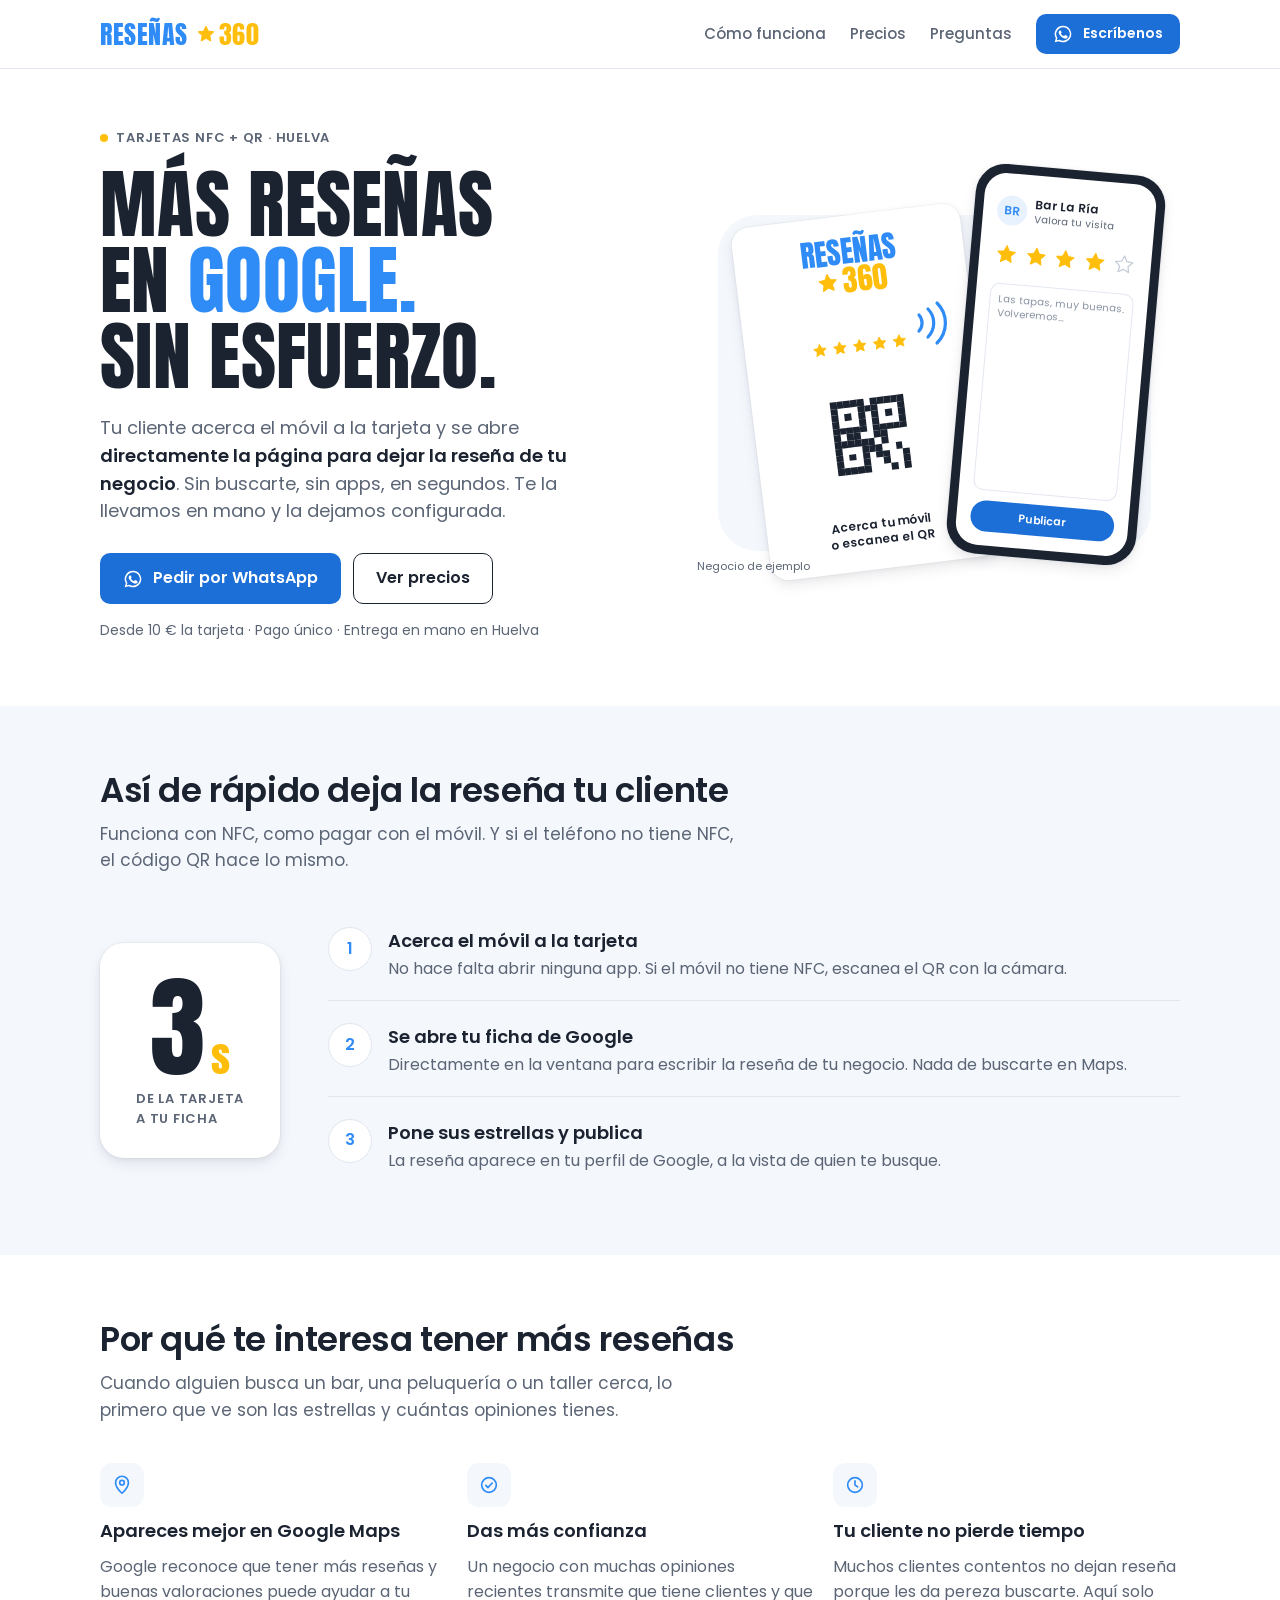
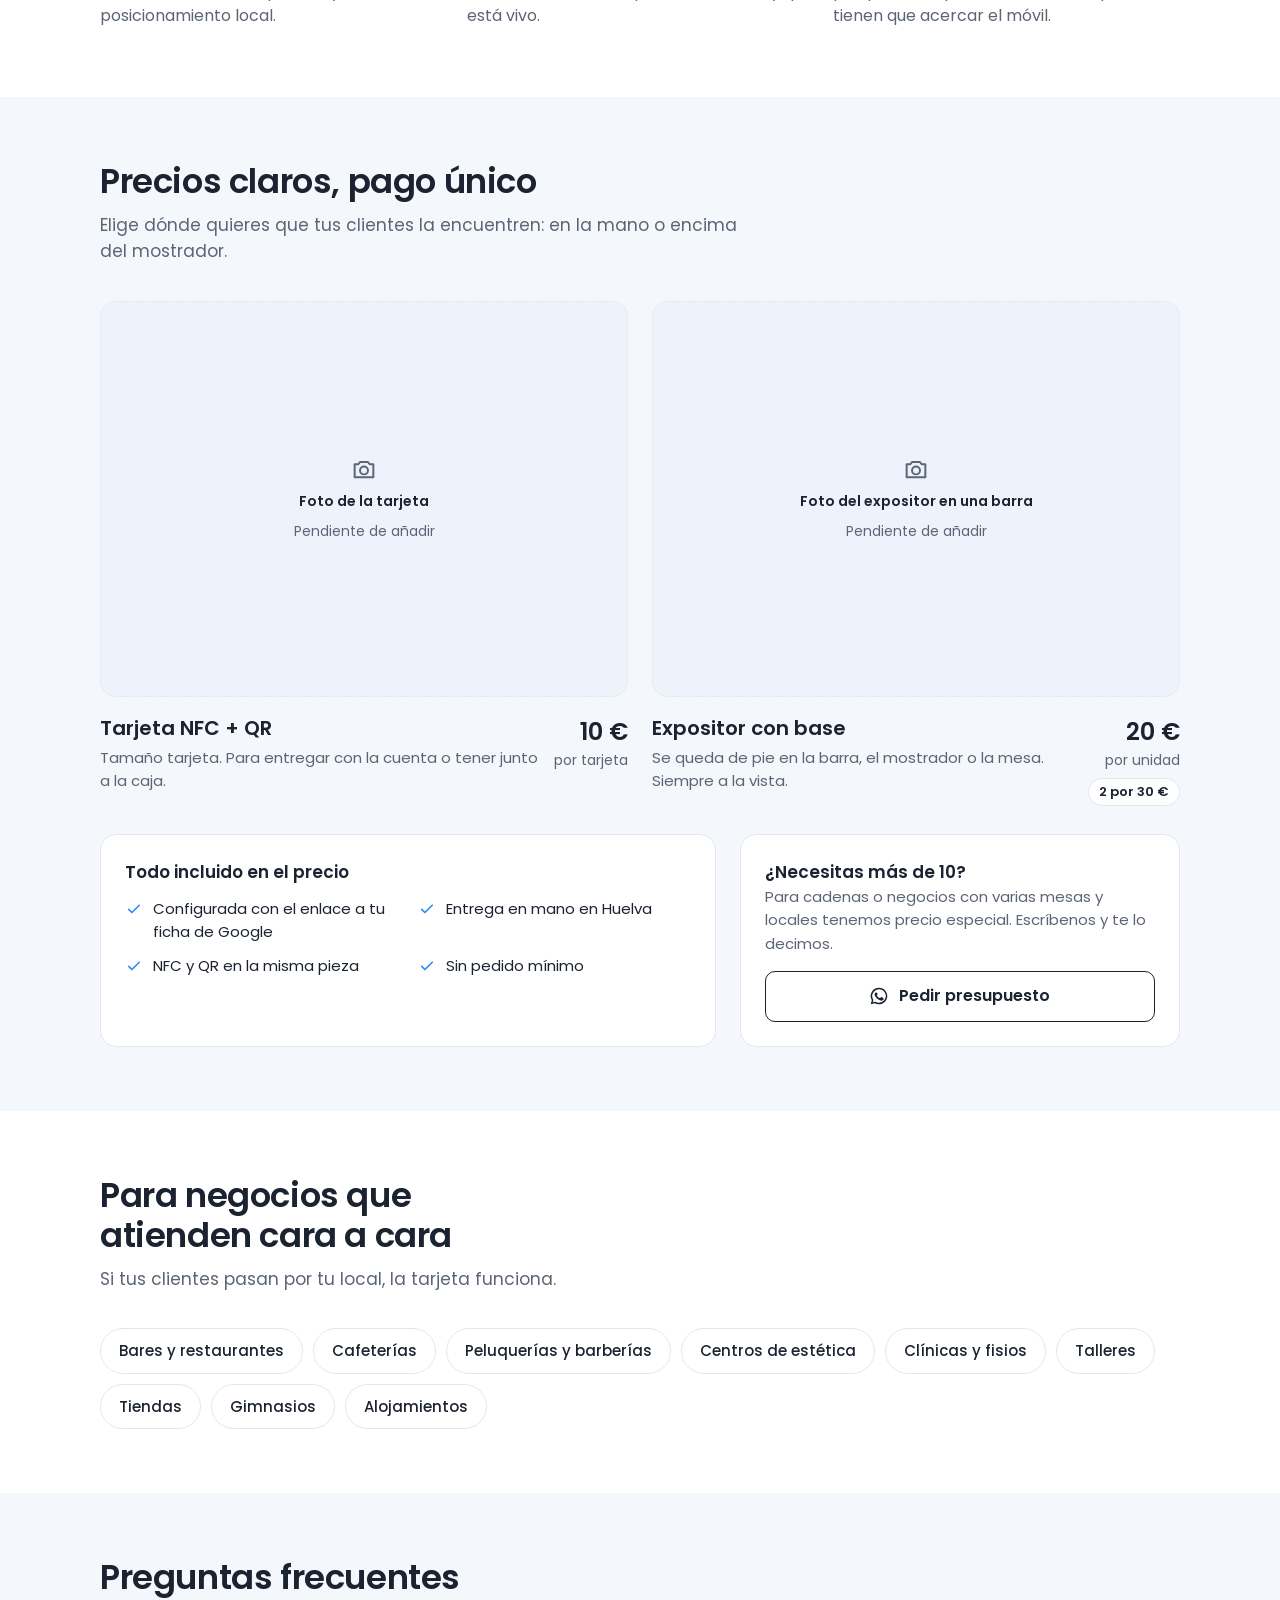
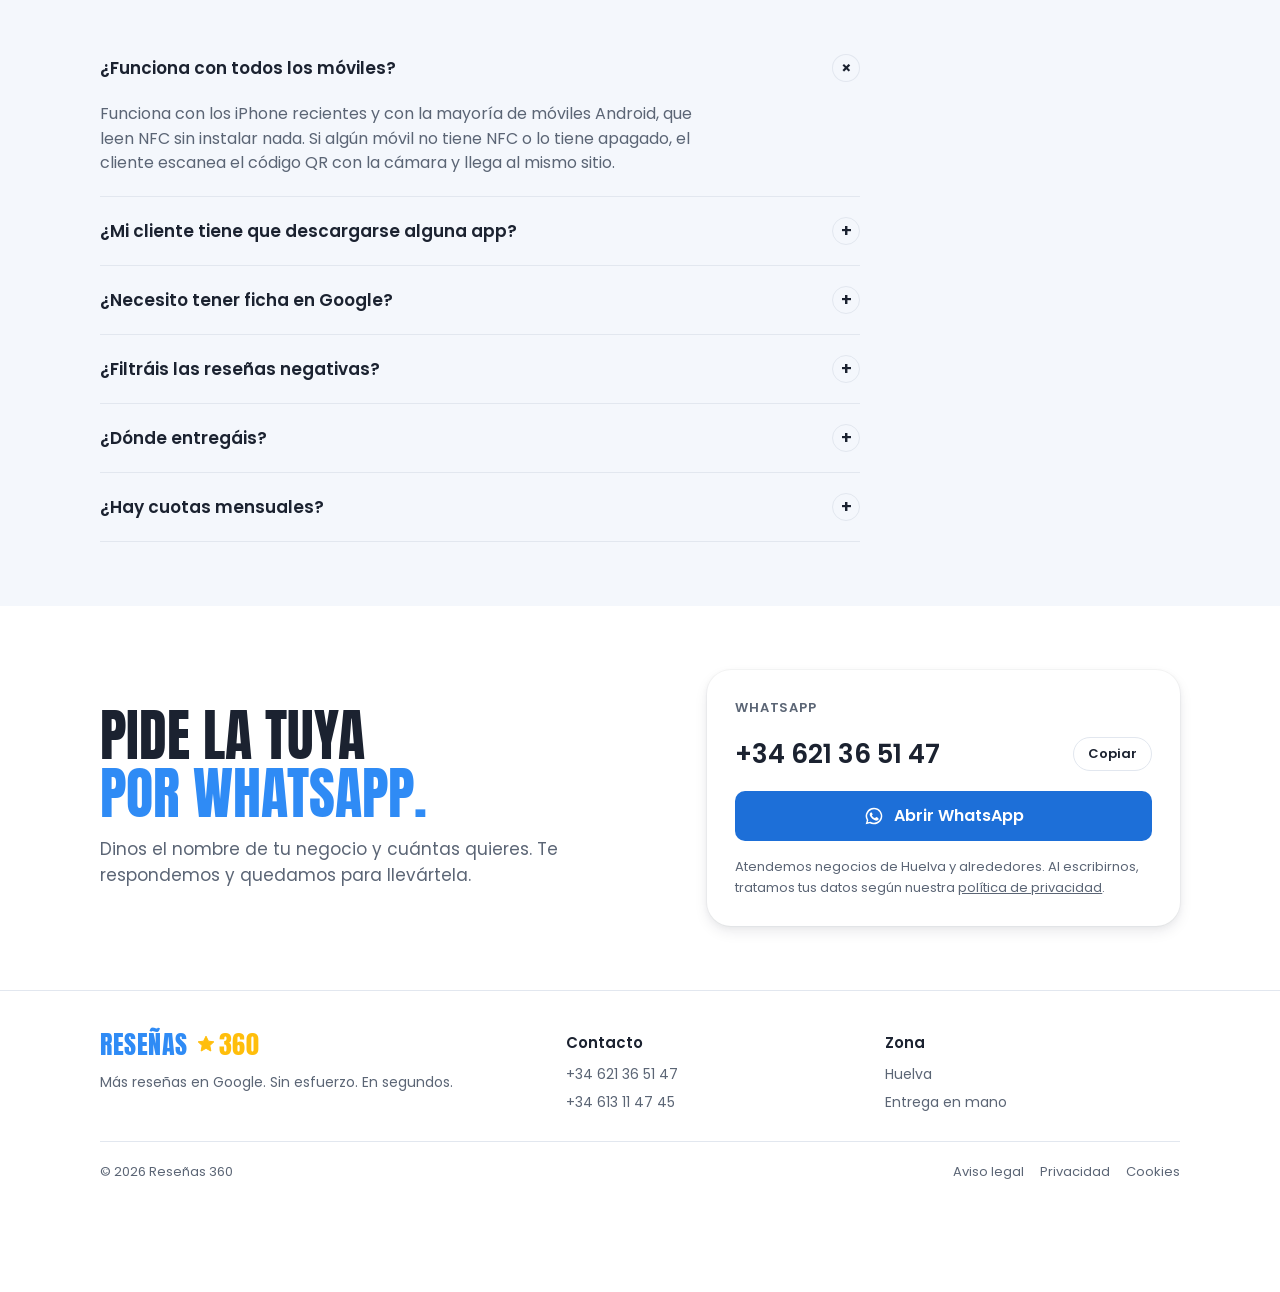
==== index.html @ 7ff7e4e0 "Primera versión de la web de Reseñas 360 One-page para captar contactos por WhatsApp, páginas de avi" ====
<!doctype html>
<html lang="es">
<head>
<meta charset="utf-8">
<meta name="viewport" content="width=device-width, initial-scale=1, viewport-fit=cover">
<title>Reseñas 360 · Tarjetas NFC para reseñas de Google en Huelva</title>
<meta name="description" content="Tarjetas y expositores NFC + QR para que tus clientes dejen su reseña en Google en segundos. Para negocios de Huelva, entregados en mano y configurados. Desde 10 €.">
<link rel="canonical" href="https://resenas360.com/">
<meta name="theme-color" content="#2f8bf5">
<meta property="og:type" content="website">
<meta property="og:locale" content="es_ES">
<meta property="og:site_name" content="Reseñas 360">
<meta property="og:title" content="Reseñas 360 · Más reseñas en Google. Sin esfuerzo.">
<meta property="og:description" content="Tarjetas y expositores NFC + QR para negocios de Huelva. Entrega en mano y configuración incluidas. Desde 10 €.">
<meta property="og:url" content="https://resenas360.com/">
<link rel="icon" href="favicon.svg" type="image/svg+xml">
<link rel="preload" href="assets/fonts/anton-latin-400-normal.woff2" as="font" type="font/woff2" crossorigin>
<link rel="preload" href="assets/fonts/poppins-latin-400-normal.woff2" as="font" type="font/woff2" crossorigin>
<link rel="stylesheet" href="assets/css/styles.css">
<script type="application/ld+json">
{
  "@context": "https://schema.org",
  "@type": "LocalBusiness",
  "name": "Reseñas 360",
  "description": "Tarjetas y expositores NFC + QR para conseguir más reseñas en Google.",
  "url": "https://resenas360.com/",
  "telephone": "+34621365147",
  "areaServed": { "@type": "City", "name": "Huelva" },
  "priceRange": "10 € - 30 €",
  "makesOffer": [
    { "@type": "Offer", "name": "Tarjeta NFC + QR", "price": "10", "priceCurrency": "EUR" },
    { "@type": "Offer", "name": "Expositor NFC + QR con base", "price": "20", "priceCurrency": "EUR" }
  ]
}
</script>
</head>
<body class="has-mbar">
<a class="skip" href="#contenido">Saltar al contenido</a>

<svg width="0" height="0" style="position:absolute" aria-hidden="true" focusable="false">
  <defs>
    <symbol id="star" viewBox="0 0 24 24"><path fill="#ffbe0b" d="M12 2.6l2.9 6 6.5.8-4.8 4.5 1.2 6.5L12 17.2l-5.8 3.2 1.2-6.5L2.6 9.4l6.5-.8z" stroke="#ffbe0b" stroke-width="1.2" stroke-linejoin="round"/></symbol>
    <symbol id="star-off" viewBox="0 0 24 24"><path fill="none" d="M12 2.6l2.9 6 6.5.8-4.8 4.5 1.2 6.5L12 17.2l-5.8 3.2 1.2-6.5L2.6 9.4l6.5-.8z" stroke="#c5ccd8" stroke-width="1.4" stroke-linejoin="round"/></symbol>
    <symbol id="wa" viewBox="0 0 24 24"><path fill="currentColor" d="M12 2a10 10 0 0 0-8.6 15.1L2 22l5-1.3A10 10 0 1 0 12 2zm0 18.2a8.2 8.2 0 0 1-4.2-1.2l-.3-.2-3 .8.8-2.9-.2-.3A8.2 8.2 0 1 1 12 20.2zm4.5-6.1c-.2-.1-1.5-.7-1.7-.8s-.4-.1-.6.1-.6.8-.8 1-.3.2-.5.1a6.7 6.7 0 0 1-3.3-2.9c-.2-.4.2-.4.7-1.3.1-.2 0-.3 0-.4l-.8-1.8c-.2-.5-.4-.4-.6-.4h-.5a1 1 0 0 0-.7.3 3 3 0 0 0-.9 2.2 5.2 5.2 0 0 0 1.1 2.7 11.8 11.8 0 0 0 4.5 4c1.7.7 2.3.8 3.2.6a2.7 2.7 0 0 0 1.8-1.2 2.2 2.2 0 0 0 .1-1.2c0-.1-.2-.2-.4-.3z"/></symbol>
    <symbol id="check" viewBox="0 0 24 24"><path fill="none" stroke="currentColor" stroke-width="2.2" stroke-linecap="round" stroke-linejoin="round" d="M5 12.5l4.2 4.2L19 7"/></symbol>
    <symbol id="cam" viewBox="0 0 24 24"><g fill="none" stroke="currentColor" stroke-width="1.7" stroke-linejoin="round"><path d="M4 8h3l1.6-2h6.8L17 8h3v11H4z"/><circle cx="12" cy="13.2" r="3.4"/></g></symbol>
  </defs>
</svg>

<header class="nav">
  <div class="wrap">
    <a class="logo" href="./" aria-label="Reseñas 360, inicio">
      <span class="w">RESEÑAS</span>
      <span class="n"><svg aria-hidden="true"><use href="#star"/></svg>360</span>
    </a>
    <nav class="nav-links" aria-label="Secciones">
      <a class="t" href="#como-funciona">Cómo funciona</a>
      <a class="t" href="#precios">Precios</a>
      <a class="t" href="#preguntas">Preguntas</a>
      <a class="btn btn-primary btn-sm wa-link" href="https://wa.me/34621365147" target="_blank" rel="noopener"><svg aria-hidden="true"><use href="#wa"/></svg>Escríbenos</a>
    </nav>
  </div>
</header>

<main id="contenido">
  <section class="hero">
    <div class="wrap">
      <div>
        <span class="eyebrow"><span class="dot"></span>Tarjetas NFC + QR · Huelva</span>
        <h1>Más reseñas<br>en <span class="b">Google.</span><br>Sin esfuerzo.</h1>
        <p class="lead">Tu cliente acerca el móvil a la tarjeta y se abre <strong>directamente la página para dejar la reseña de tu negocio</strong>. Sin buscarte, sin apps, en segundos. Te la llevamos en mano y la dejamos configurada.</p>
        <div class="ctas">
          <a class="btn btn-primary wa-link" href="https://wa.me/34621365147" target="_blank" rel="noopener"><svg aria-hidden="true"><use href="#wa"/></svg>Pedir por WhatsApp</a>
          <a class="btn btn-secondary" href="#precios">Ver precios</a>
        </div>
        <p class="note">Desde 10 € la tarjeta · Pago único · Entrega en mano en Huelva</p>
      </div>

      <div class="stage" role="img" aria-label="Ilustración: tarjeta Reseñas 360 y un móvil con la pantalla para dejar una reseña">
        <div class="glow"></div>
        <div class="card">
          <div class="cl">RESEÑAS<span class="n"><svg><use href="#star"/></svg>360</span></div>
          <div class="stars"><svg><use href="#star"/></svg><svg><use href="#star"/></svg><svg><use href="#star"/></svg><svg><use href="#star"/></svg><svg><use href="#star"/></svg></div>
          <div class="qr" id="qr"></div>
          <div class="tap">Acerca tu móvil<br>o escanea el QR</div>
        </div>
        <svg class="waves" viewBox="0 0 56 56"><g fill="none" stroke="currentColor" stroke-width="3.2" stroke-linecap="round"><path d="M14 20a12 12 0 0 1 0 16"/><path d="M23 14a20 20 0 0 1 0 28"/><path d="M32 8a28 28 0 0 1 0 40"/></g></svg>
        <div class="phone">
          <div class="screen">
            <div class="biz"><div class="av">BR</div><div><div class="bn">Bar La Ría</div><div class="bs">Valora tu visita</div></div></div>
            <div class="rate"><svg><use href="#star"/></svg><svg><use href="#star"/></svg><svg><use href="#star"/></svg><svg><use href="#star"/></svg><svg><use href="#star-off"/></svg></div>
            <div class="field">Las tapas, muy buenas. Volveremos…</div>
            <div class="pub">Publicar</div>
          </div>
        </div>
        <span class="ex">Negocio de ejemplo</span>
      </div>
    </div>
  </section>

  <section class="band" id="como-funciona">
    <div class="wrap">
      <div class="sh">
        <h2>Así de rápido deja la reseña tu cliente</h2>
        <p>Funciona con NFC, como pagar con el móvil. Y si el teléfono no tiene NFC, el código QR hace lo mismo.</p>
      </div>
      <div class="how">
        <div class="secs"><div class="big">3<small>s</small></div><div class="lbl">de la tarjeta<br>a tu ficha</div></div>
        <ol class="steps">
          <li><span class="num">1</span><div><h3>Acerca el móvil a la tarjeta</h3><p>No hace falta abrir ninguna app. Si el móvil no tiene NFC, escanea el QR con la cámara.</p></div></li>
          <li><span class="num">2</span><div><h3>Se abre tu ficha de Google</h3><p>Directamente en la ventana para escribir la reseña de tu negocio. Nada de buscarte en Maps.</p></div></li>
          <li><span class="num">3</span><div><h3>Pone sus estrellas y publica</h3><p>La reseña aparece en tu perfil de Google, a la vista de quien te busque.</p></div></li>
        </ol>
      </div>
    </div>
  </section>

  <section>
    <div class="wrap">
      <div class="sh">
        <h2>Por qué te interesa tener más reseñas</h2>
        <p>Cuando alguien busca un bar, una peluquería o un taller cerca, lo primero que ve son las estrellas y cuántas opiniones tienes.</p>
      </div>
      <div class="why">
        <article>
          <div class="ic"><svg viewBox="0 0 24 24" aria-hidden="true"><g fill="none" stroke="currentColor" stroke-width="1.8" stroke-linecap="round" stroke-linejoin="round"><path d="M12 21s-7-6.2-7-11.5A7 7 0 0 1 19 9.5C19 14.8 12 21 12 21z"/><circle cx="12" cy="9.5" r="2.5"/></g></svg></div>
          <h3>Apareces mejor en Google Maps</h3>
          <p>Google reconoce que tener más reseñas y buenas valoraciones puede ayudar a tu posicionamiento local.</p>
        </article>
        <article>
          <div class="ic"><svg viewBox="0 0 24 24" aria-hidden="true"><g fill="none" stroke="currentColor" stroke-width="1.8" stroke-linecap="round" stroke-linejoin="round"><path d="M4 12a8 8 0 1 0 16 0 8 8 0 0 0-16 0z"/><path d="M8.5 12.5l2.3 2.3 4.7-5"/></g></svg></div>
          <h3>Das más confianza</h3>
          <p>Un negocio con muchas opiniones recientes transmite que tiene clientes y que está vivo.</p>
        </article>
        <article>
          <div class="ic"><svg viewBox="0 0 24 24" aria-hidden="true"><g fill="none" stroke="currentColor" stroke-width="1.8" stroke-linecap="round" stroke-linejoin="round"><circle cx="12" cy="12" r="8"/><path d="M12 7.5V12l3 2"/></g></svg></div>
          <h3>Tu cliente no pierde tiempo</h3>
          <p>Muchos clientes contentos no dejan reseña porque les da pereza buscarte. Aquí solo tienen que acercar el móvil.</p>
        </article>
      </div>
    </div>
  </section>

  <section class="band" id="precios">
    <div class="wrap">
      <div class="sh">
        <h2>Precios claros, pago único</h2>
        <p>Elige dónde quieres que tus clientes la encuentren: en la mano o encima del mostrador.</p>
      </div>
      <div class="products">
        <article class="product">
          <div class="photo"><svg aria-hidden="true"><use href="#cam"/></svg><b>Foto de la tarjeta</b>Pendiente de añadir</div>
          <div class="pmeta">
            <div><h3>Tarjeta NFC + QR</h3><p>Tamaño tarjeta. Para entregar con la cuenta o tener junto a la caja.</p></div>
            <div class="price"><div class="v">10 €</div><div class="u">por tarjeta</div></div>
          </div>
        </article>
        <article class="product">
          <div class="photo"><svg aria-hidden="true"><use href="#cam"/></svg><b>Foto del expositor en una barra</b>Pendiente de añadir</div>
          <div class="pmeta">
            <div><h3>Expositor con base</h3><p>Se queda de pie en la barra, el mostrador o la mesa. Siempre a la vista.</p></div>
            <div class="price"><div class="v">20 €</div><div class="u">por unidad</div><span class="alt">2 por 30 €</span></div>
          </div>
        </article>
      </div>
      <div class="included">
        <div class="inc">
          <h3>Todo incluido en el precio</h3>
          <ul>
            <li><svg aria-hidden="true"><use href="#check"/></svg>Configurada con el enlace a tu ficha de Google</li>
            <li><svg aria-hidden="true"><use href="#check"/></svg>Entrega en mano en Huelva</li>
            <li><svg aria-hidden="true"><use href="#check"/></svg>NFC y QR en la misma pieza</li>
            <li><svg aria-hidden="true"><use href="#check"/></svg>Sin pedido mínimo</li>
          </ul>
        </div>
        <div class="bulk">
          <div><h3>¿Necesitas más de 10?</h3><p>Para cadenas o negocios con varias mesas y locales tenemos precio especial. Escríbenos y te lo decimos.</p></div>
          <a class="btn btn-secondary wa-link" data-msg="Hola, quiero pedir más de 10 tarjetas de Reseñas 360. ¿Qué precio tendría?" href="https://wa.me/34621365147" target="_blank" rel="noopener"><svg aria-hidden="true"><use href="#wa"/></svg>Pedir presupuesto</a>
        </div>
      </div>
    </div>
  </section>

  <section>
    <div class="wrap">
      <div class="sh">
        <h2>Para negocios que atienden cara a cara</h2>
        <p>Si tus clientes pasan por tu local, la tarjeta funciona.</p>
      </div>
      <div class="chips">
        <span class="chip">Bares y restaurantes</span>
        <span class="chip">Cafeterías</span>
        <span class="chip">Peluquerías y barberías</span>
        <span class="chip">Centros de estética</span>
        <span class="chip">Clínicas y fisios</span>
        <span class="chip">Talleres</span>
        <span class="chip">Tiendas</span>
        <span class="chip">Gimnasios</span>
        <span class="chip">Alojamientos</span>
      </div>
    </div>
  </section>

  <section class="band" id="preguntas">
    <div class="wrap">
      <div class="sh"><h2>Preguntas frecuentes</h2></div>
      <div class="faq">
        <details open>
          <summary>¿Funciona con todos los móviles?<span class="pl" aria-hidden="true">+</span></summary>
          <p class="a">Funciona con los iPhone recientes y con la mayoría de móviles Android, que leen NFC sin instalar nada. Si algún móvil no tiene NFC o lo tiene apagado, el cliente escanea el código QR con la cámara y llega al mismo sitio.</p>
        </details>
        <details>
          <summary>¿Mi cliente tiene que descargarse alguna app?<span class="pl" aria-hidden="true">+</span></summary>
          <p class="a">No. Acerca el móvil y se abre la página de Google para escribir la reseña. Solo necesita su cuenta de Google, la misma que usa en el móvil.</p>
        </details>
        <details>
          <summary>¿Necesito tener ficha en Google?<span class="pl" aria-hidden="true">+</span></summary>
          <p class="a">Sí, la tarjeta lleva a tu Perfil de Empresa de Google. Si no lo tienes o no sabes dónde está, cuéntanoslo por WhatsApp antes de pedir.</p>
        </details>
        <details>
          <summary>¿Filtráis las reseñas negativas?<span class="pl" aria-hidden="true">+</span></summary>
          <p class="a">No. La tarjeta lleva a todos tus clientes directamente a Google, como exigen sus normas. Filtrar opiniones o premiar a quien deja reseña va contra las políticas de Google y puede hacer que te borren reseñas.</p>
        </details>
        <details>
          <summary>¿Dónde entregáis?<span class="pl" aria-hidden="true">+</span></summary>
          <p class="a">En Huelva, en persona. Te la llevamos a tu negocio ya configurada y comprobamos contigo que funciona.</p>
        </details>
        <details>
          <summary>¿Hay cuotas mensuales?<span class="pl" aria-hidden="true">+</span></summary>
          <p class="a">No. Pagas la tarjeta o el expositor una vez y es tuyo.</p>
        </details>
      </div>
    </div>
  </section>

  <section id="contacto">
    <div class="wrap contact">
      <div>
        <h2>Pide la tuya<br><span class="b">por WhatsApp.</span></h2>
        <p>Dinos el nombre de tu negocio y cuántas quieres. Te respondemos y quedamos para llevártela.</p>
      </div>
      <div class="cbox">
        <span class="lb">WhatsApp</span>
        <div class="num"><span id="num">+34 621 36 51 47</span><button class="copy" type="button" id="copyBtn">Copiar</button></div>
        <a class="btn btn-primary wa-link" href="https://wa.me/34621365147" target="_blank" rel="noopener"><svg aria-hidden="true"><use href="#wa"/></svg>Abrir WhatsApp</a>
        <small>Atendemos negocios de Huelva y alrededores. Al escribirnos, tratamos tus datos según nuestra <a href="privacidad.html">política de privacidad</a>.</small>
      </div>
    </div>
  </section>
</main>

<footer>
  <div class="wrap">
    <div class="fgrid">
      <div>
        <a class="logo" href="./" aria-label="Reseñas 360"><span class="w">RESEÑAS</span><span class="n"><svg aria-hidden="true"><use href="#star"/></svg>360</span></a>
        <p style="margin-top:10px">Más reseñas en Google. Sin esfuerzo. En segundos.</p>
      </div>
      <div>
        <h4>Contacto</h4>
        <ul class="tab"><li>+34 621 36 51 47</li><li>+34 613 11 47 45</li></ul>
      </div>
      <div>
        <h4>Zona</h4>
        <ul><li>Huelva</li><li>Entrega en mano</li></ul>
      </div>
    </div>
    <div class="legal">
      <span>© <span class="year">2026</span> Reseñas 360</span>
      <nav class="links" aria-label="Legal"><a href="aviso-legal.html">Aviso legal</a><a href="privacidad.html">Privacidad</a><a href="cookies.html">Cookies</a></nav>
    </div>
  </div>
</footer>

<div class="mbar">
  <div class="mt"><b>Desde 10 €</b>Entrega en mano en Huelva</div>
  <a class="btn btn-primary wa-link" href="https://wa.me/34621365147" target="_blank" rel="noopener"><svg aria-hidden="true"><use href="#wa"/></svg>WhatsApp</a>
</div>

<script src="assets/js/main.js" defer></script>
</body>
</html>
---- assets/css/styles.css ----
/* Reseñas 360 — estilos compartidos
   Base: estructura tipo Airbnb (lienzo blanco, un solo acento para acciones, bordes suaves, una única sombra)
   adaptada a la marca: azul en acciones y logo, amarillo solo en estrellas y "360". */

@font-face{font-family:"Anton";font-style:normal;font-weight:400;font-display:swap;src:url("../fonts/anton-latin-400-normal.woff2") format("woff2")}
@font-face{font-family:"Poppins";font-style:normal;font-weight:400;font-display:swap;src:url("../fonts/poppins-latin-400-normal.woff2") format("woff2")}
@font-face{font-family:"Poppins";font-style:normal;font-weight:500;font-display:swap;src:url("../fonts/poppins-latin-500-normal.woff2") format("woff2")}
@font-face{font-family:"Poppins";font-style:normal;font-weight:600;font-display:swap;src:url("../fonts/poppins-latin-600-normal.woff2") format("woff2")}

:root{
  --canvas:#ffffff;
  --soft:#f4f7fc;
  --ink:#1b2230;
  --muted:#5b6575;
  --hairline:#e2e7ef;
  --blue:#2f8bf5;
  --action:#1d6fd8;
  --action-press:#175bb3;
  --on-action:#ffffff;
  --star:#ffbe0b;
  --placeholder:#eef3fb;
  --pending-bg:#fff4cc;
  --pending-fg:#6b4e00;
  --shadow:0 0 0 1px rgba(20,30,50,.03),0 2px 6px rgba(20,30,50,.05),0 6px 14px rgba(20,30,50,.08);
  --f-display:"Anton","Impact","Haettenschweiler","Arial Narrow Bold",sans-serif;
  --f-body:"Poppins",-apple-system,system-ui,"Segoe UI",Roboto,sans-serif;
  --r-sm:10px; --r-md:16px; --r-lg:24px;
  color-scheme:light;
}
@media (prefers-color-scheme:dark){:root:not([data-theme="light"]){
  --canvas:#0e131d;--soft:#151c29;--ink:#eef2f8;--muted:#a3adbd;--hairline:#273144;
  --blue:#5aa2ff;--action:#2a7ae6;--action-press:#1f66c4;--placeholder:#18202f;
  --pending-bg:#3a2f0b;--pending-fg:#ffe08a;
  --shadow:0 0 0 1px rgba(255,255,255,.04),0 2px 6px rgba(0,0,0,.3),0 6px 14px rgba(0,0,0,.35);
  color-scheme:dark}}
:root[data-theme="dark"]{
  --canvas:#0e131d;--soft:#151c29;--ink:#eef2f8;--muted:#a3adbd;--hairline:#273144;
  --blue:#5aa2ff;--action:#2a7ae6;--action-press:#1f66c4;--placeholder:#18202f;
  --pending-bg:#3a2f0b;--pending-fg:#ffe08a;
  --shadow:0 0 0 1px rgba(255,255,255,.04),0 2px 6px rgba(0,0,0,.3),0 6px 14px rgba(0,0,0,.35);
  color-scheme:dark}

*{box-sizing:border-box}
html{scroll-behavior:smooth;-webkit-text-size-adjust:100%}
body{margin:0;background:var(--canvas);color:var(--ink);font-family:var(--f-body);font-size:16px;line-height:1.55;-webkit-font-smoothing:antialiased}
img{max-width:100%}
[hidden]{display:none!important}
.wrap{max-width:1120px;margin:0 auto;padding-inline:20px}
h1,h2,h3,h4{margin:0;text-wrap:balance}
p{margin:0}
a{color:inherit}
:focus-visible{outline:3px solid var(--blue);outline-offset:3px;border-radius:6px}
.skip{position:absolute;left:-9999px;top:8px;z-index:50;background:var(--action);color:var(--on-action);padding:8px 14px;border-radius:8px}
.skip:focus{left:12px}

/* Logo */
.logo{display:inline-flex;align-items:center;gap:8px;font-family:var(--f-display);font-size:26px;letter-spacing:.5px;text-decoration:none;line-height:1}
.logo .w{color:var(--blue)}
.logo .n{display:inline-flex;align-items:center;gap:3px;color:var(--star)}
.logo svg{width:20px;height:20px}

/* Nav */
.nav{position:sticky;top:env(safe-area-inset-top,0px);z-index:20;background:var(--canvas);border-bottom:1px solid var(--hairline)}
.nav .wrap{display:flex;align-items:center;justify-content:space-between;gap:16px;height:68px}
.nav-links{display:flex;align-items:center;gap:24px}
.nav-links a.t{text-decoration:none;font-weight:500;font-size:15px;color:var(--muted)}
.nav-links a.t:hover{color:var(--ink)}

/* Botones */
.btn{display:inline-flex;align-items:center;justify-content:center;gap:10px;min-height:48px;padding:12px 22px;border-radius:var(--r-sm);font-family:var(--f-body);font-weight:600;font-size:16px;text-decoration:none;border:1px solid transparent;cursor:pointer;transition:background-color .15s}
.btn-primary{background:var(--action);color:var(--on-action)}
.btn-primary:hover{background:var(--action-press)}
.btn-secondary{background:var(--canvas);color:var(--ink);border-color:var(--ink)}
.btn-secondary:hover{background:var(--soft)}
.btn svg{width:20px;height:20px;flex:none}
.btn-sm{min-height:40px;padding:8px 16px;font-size:14px}

/* Hero */
.hero{padding-block:56px 64px}
.hero .wrap{display:grid;grid-template-columns:1.1fr 1fr;gap:48px;align-items:center}
.eyebrow{display:inline-flex;align-items:center;gap:8px;font-size:13px;font-weight:600;letter-spacing:.06em;text-transform:uppercase;color:var(--muted)}
.eyebrow .dot{width:8px;height:8px;border-radius:50%;background:var(--star)}
.hero h1{font-family:var(--f-display);font-weight:400;font-size:clamp(44px,7vw,76px);line-height:1;letter-spacing:.3px;text-transform:uppercase;margin-top:16px}
.hero h1 .b{color:var(--blue)}
.hero .lead{margin-top:20px;font-size:18px;color:var(--muted);max-width:34em}
.hero .lead strong{color:var(--ink);font-weight:600}
.hero .ctas{display:flex;flex-wrap:wrap;gap:12px;margin-top:28px}
.hero .note{margin-top:16px;font-size:14px;color:var(--muted)}

/* Ilustración del hero: tarjeta + móvil */
.stage{position:relative;min-height:400px;display:flex;align-items:center;justify-content:center}
.stage .glow{position:absolute;inset:8% 6%;background:var(--soft);border-radius:40px}
.card{position:relative;width:min(230px,52vw);aspect-ratio:55/85;background:#ffffff;border-radius:18px;box-shadow:var(--shadow);transform:rotate(-7deg) translateX(-30%);display:flex;flex-direction:column;align-items:center;justify-content:space-between;padding:22px 18px;color:#1b2230;max-width:100%}
.card .cl{font-family:var(--f-display);font-size:30px;line-height:.95;text-align:center;color:#2f8bf5}
.card .cl .n{color:#ffbe0b;display:flex;align-items:center;justify-content:center;gap:4px}
.card .cl svg{width:22px;height:22px}
.card .stars{display:flex;gap:4px}
.card .stars svg{width:16px;height:16px}
.card .tap{font-size:12px;font-weight:600;text-align:center;line-height:1.3}
.qr{width:74px;height:74px;display:grid;grid-template-columns:repeat(11,1fr);background:#fff}
.qr i{display:block}
.qr i.on{background:#1b2230}
.phone{position:absolute;right:6%;bottom:6%;width:min(190px,42vw);aspect-ratio:9/18.5;background:#1b2230;border-radius:30px;padding:9px;box-shadow:var(--shadow);transform:rotate(5deg);max-width:100%}
.screen{width:100%;height:100%;background:#ffffff;border-radius:22px;padding:22px 14px 14px;display:flex;flex-direction:column;gap:10px;color:#1b2230;overflow:hidden}
.screen .biz{display:flex;align-items:center;gap:8px}
.screen .av{width:30px;height:30px;border-radius:50%;background:#e8f1fe;display:grid;place-items:center;font-weight:600;font-size:12px;color:#2f8bf5;flex:none}
.screen .bn{font-size:12px;font-weight:600;line-height:1.2}
.screen .bs{font-size:10px;color:#5b6575}
.screen .rate{display:flex;justify-content:space-between;padding:8px 2px}
.screen .rate svg{width:22px;height:22px}
.screen .field{flex:1;border:1px solid #e2e7ef;border-radius:10px;padding:8px;font-size:10px;color:#8a93a3;line-height:1.4}
.screen .pub{background:#1d6fd8;color:#fff;border-radius:999px;text-align:center;font-size:11px;font-weight:600;padding:7px}
.waves{position:absolute;left:44%;top:28%;width:56px;height:56px;color:var(--blue)}
.ex{position:absolute;left:8px;bottom:8px;font-size:11px;color:var(--muted)}

/* Secciones */
section{padding-block:64px}
.band{background:var(--soft)}
.sh{display:flex;flex-direction:column;gap:10px;max-width:640px;margin-bottom:36px}
.sh h2{font-size:clamp(26px,3.4vw,34px);font-weight:600;letter-spacing:-.4px;line-height:1.2}
.sh p{color:var(--muted);font-size:17px}

/* Cómo funciona */
.how{display:grid;grid-template-columns:auto 1fr;gap:48px;align-items:center}
.secs{display:flex;flex-direction:column;align-items:center;gap:6px;padding:28px 36px;border-radius:var(--r-lg);background:var(--canvas);box-shadow:var(--shadow)}
.secs .big{font-family:var(--f-display);font-size:112px;line-height:1;color:var(--ink);display:flex;align-items:baseline;gap:6px}
.secs .big small{font-size:40px;color:var(--star)}
.secs .lbl{font-size:13px;font-weight:600;letter-spacing:.06em;text-transform:uppercase;color:var(--muted)}
.steps{list-style:none;margin:0;padding:0;display:grid;gap:4px}
.steps li{display:grid;grid-template-columns:44px 1fr;gap:16px;padding:18px 0;border-bottom:1px solid var(--hairline)}
.steps li:last-child{border-bottom:0}
.steps .num{width:44px;height:44px;border-radius:50%;background:var(--canvas);border:1px solid var(--hairline);display:grid;place-items:center;font-weight:600;color:var(--blue);font-variant-numeric:tabular-nums}
.steps h3{font-size:18px;font-weight:600}
.steps p{color:var(--muted);margin-top:2px}

/* Por qué */
.why{display:grid;grid-template-columns:repeat(3,minmax(0,1fr));gap:20px}
.why article{display:flex;flex-direction:column;gap:10px;padding:4px 0}
.why .ic{width:44px;height:44px;border-radius:12px;background:var(--soft);display:grid;place-items:center;color:var(--blue)}
.why .ic svg{width:22px;height:22px}
.why h3{font-size:18px;font-weight:600}
.why p{color:var(--muted)}

/* Productos */
.products{display:grid;grid-template-columns:repeat(2,minmax(0,1fr));gap:24px}
.product{display:flex;flex-direction:column;gap:16px}
.photo{aspect-ratio:4/3;border-radius:var(--r-md);background:var(--placeholder);border:1.5px dashed var(--hairline);display:flex;flex-direction:column;align-items:center;justify-content:center;gap:8px;color:var(--muted);font-size:14px;text-align:center;padding:16px;max-width:100%}
.photo svg{width:28px;height:28px}
.photo b{font-weight:600;color:var(--ink)}
.pmeta{display:flex;justify-content:space-between;align-items:flex-start;gap:16px}
.pmeta h3{font-size:20px;font-weight:600}
.pmeta p{color:var(--muted);font-size:15px;margin-top:2px}
.price{text-align:right;white-space:nowrap}
.price .v{font-size:24px;font-weight:600;font-variant-numeric:tabular-nums}
.price .u{font-size:14px;color:var(--muted)}
.price .alt{display:inline-block;margin-top:6px;font-size:13px;font-weight:600;padding:3px 10px;border-radius:999px;background:var(--canvas);border:1px solid var(--hairline)}
.included{margin-top:28px;display:grid;grid-template-columns:minmax(0,1.4fr) minmax(0,1fr);gap:24px;align-items:stretch}
.inc{padding:24px;border:1px solid var(--hairline);border-radius:var(--r-md);background:var(--canvas)}
.inc h3{font-size:17px;font-weight:600;margin-bottom:12px}
.inc ul{list-style:none;margin:0;padding:0;display:grid;grid-template-columns:repeat(2,minmax(0,1fr));gap:10px 20px}
.inc li{display:flex;gap:10px;align-items:flex-start;font-size:15px}
.inc li svg{width:18px;height:18px;flex:none;margin-top:3px;color:var(--blue)}
.bulk{padding:24px;border-radius:var(--r-md);background:var(--canvas);border:1px solid var(--hairline);display:flex;flex-direction:column;justify-content:space-between;gap:16px}
.bulk h3{font-size:17px;font-weight:600}
.bulk p{color:var(--muted);font-size:15px}

/* Para quién */
.chips{display:flex;flex-wrap:wrap;gap:10px}
.chip{display:inline-flex;align-items:center;gap:8px;padding:10px 18px;border:1px solid var(--hairline);border-radius:999px;font-weight:500;font-size:15px;background:var(--canvas)}

/* FAQ */
.faq{max-width:760px}
.faq details{border-bottom:1px solid var(--hairline)}
.faq summary{list-style:none;cursor:pointer;display:flex;justify-content:space-between;align-items:center;gap:16px;padding:20px 0;font-weight:600;font-size:17px}
.faq summary::-webkit-details-marker{display:none}
.faq summary .pl{width:28px;height:28px;border-radius:50%;border:1px solid var(--hairline);display:grid;place-items:center;flex:none;transition:transform .2s}
.faq details[open] summary .pl{transform:rotate(45deg)}
.faq .a{padding:0 0 20px;color:var(--muted);max-width:62ch}

/* Contacto */
.contact{display:grid;grid-template-columns:minmax(0,1.2fr) minmax(0,1fr);gap:40px;align-items:center}
.contact h2{font-family:var(--f-display);font-weight:400;font-size:clamp(36px,5vw,56px);line-height:1.02;text-transform:uppercase}
.contact h2 .b{color:var(--blue)}
.contact p{margin-top:14px;color:var(--muted);font-size:17px}
.cbox{padding:28px;border-radius:var(--r-lg);background:var(--canvas);box-shadow:var(--shadow);display:flex;flex-direction:column;gap:16px}
.cbox .lb{font-size:13px;font-weight:600;letter-spacing:.06em;text-transform:uppercase;color:var(--muted)}
.cbox .num{display:flex;align-items:center;justify-content:space-between;gap:12px;font-size:26px;font-weight:600;font-variant-numeric:tabular-nums}
.cbox .num span{user-select:all}
.copy{font-family:var(--f-body);font-size:13px;font-weight:600;border:1px solid var(--hairline);background:var(--canvas);color:var(--ink);border-radius:999px;padding:6px 14px;cursor:pointer;user-select:none}
.copy:hover{background:var(--soft)}
.cbox .btn{width:100%}
.cbox small{color:var(--muted);font-size:13px}

/* Footer */
footer{border-top:1px solid var(--hairline);padding-block:40px}
body.has-mbar footer{padding-bottom:110px}
.fgrid{display:grid;grid-template-columns:minmax(0,1.5fr) repeat(2,minmax(0,1fr));gap:24px}
footer h4{margin:0 0 10px;font-size:15px;font-weight:600}
footer p,footer li{color:var(--muted);font-size:14px}
footer ul{list-style:none;margin:0;padding:0;display:grid;gap:6px}
footer .tab{font-variant-numeric:tabular-nums}
.legal{margin-top:28px;padding-top:20px;border-top:1px solid var(--hairline);display:flex;flex-wrap:wrap;justify-content:space-between;gap:12px;font-size:13px;color:var(--muted)}
.legal .links{display:flex;flex-wrap:wrap;gap:16px}
.legal .links a{text-decoration:none}
.legal .links a:hover{text-decoration:underline;color:var(--ink)}

/* Barra fija en móvil (patrón de reserva de Airbnb) */
.mbar{display:none;position:fixed;left:0;right:0;bottom:0;z-index:30;background:var(--canvas);border-top:1px solid var(--hairline);padding:12px 16px calc(12px + env(safe-area-inset-bottom,0px));align-items:center;justify-content:space-between;gap:12px}
.mbar .mt{font-size:13px;color:var(--muted);line-height:1.3}
.mbar .mt b{display:block;color:var(--ink);font-size:15px}

/* Páginas legales */
.doc{padding-block:48px 72px}
.doc .wrap{max-width:760px}
.doc .back{display:inline-flex;align-items:center;gap:6px;font-size:14px;font-weight:500;color:var(--muted);text-decoration:none}
.doc .back:hover{color:var(--ink)}
.doc h1{font-size:clamp(30px,4vw,40px);font-weight:600;letter-spacing:-.5px;line-height:1.15;margin-top:20px}
.doc .updated{margin-top:8px;color:var(--muted);font-size:14px}
.doc h2{font-size:20px;font-weight:600;margin-top:36px;margin-bottom:10px}
.doc p,.doc li{color:var(--ink);font-size:16px;line-height:1.7;max-width:68ch}
.doc p + p{margin-top:12px}
.doc ul{padding-left:22px;margin:10px 0 0;display:grid;gap:6px}
.doc .data{margin-top:14px;border:1px solid var(--hairline);border-radius:var(--r-md);overflow:hidden}
.doc .data div{display:grid;grid-template-columns:minmax(120px,190px) minmax(0,1fr);gap:16px;padding:12px 16px;border-bottom:1px solid var(--hairline);font-size:15px}
.doc .data div:last-child{border-bottom:0}
.doc .data dt{color:var(--muted);font-weight:500}
.doc .data dd{margin:0;min-width:0;overflow-wrap:anywhere}
.doc .tablewrap{overflow-x:auto;margin-top:14px;border:1px solid var(--hairline);border-radius:var(--r-md)}
.doc table{border-collapse:collapse;width:100%;font-size:15px;min-width:520px}
.doc th,.doc td{text-align:left;padding:12px 14px;border-bottom:1px solid var(--hairline);vertical-align:top}
.doc th{font-weight:600;background:var(--soft)}
.doc tr:last-child td{border-bottom:0}
.pending{background:var(--pending-bg);color:var(--pending-fg);border-radius:4px;padding:1px 6px;font-weight:600;font-size:.95em}

/* 404 */
.nf{padding-block:96px;text-align:center}
.nf .big{font-family:var(--f-display);font-size:120px;line-height:1;color:var(--blue)}
.nf p{margin:12px auto 28px;color:var(--muted);max-width:40ch}

@media (max-width:900px){
  .hero .wrap{grid-template-columns:1fr;gap:28px}
  .stage{min-height:360px}
  .how{grid-template-columns:1fr;gap:28px}
  .secs{flex-direction:row;justify-content:center;gap:16px;padding:20px}
  .secs .big{font-size:84px}
  .why{grid-template-columns:1fr;gap:28px}
  .included{grid-template-columns:1fr}
  .contact{grid-template-columns:1fr}
  .fgrid{grid-template-columns:1fr 1fr}
  .fgrid > div:first-child{grid-column:1/-1}
}
@media (max-width:640px){
  .nav-links a.t{display:none}
  .has-mbar .nav .btn{display:none}
  .products{grid-template-columns:1fr}
  .inc ul{grid-template-columns:1fr}
  section{padding-block:48px}
  .hero{padding-block:32px 40px}
  .mbar{display:flex}
  .doc .data div{grid-template-columns:1fr;gap:2px}
}
@media (prefers-reduced-motion:reduce){html{scroll-behavior:auto}*{transition:none!important;animation:none!important}}
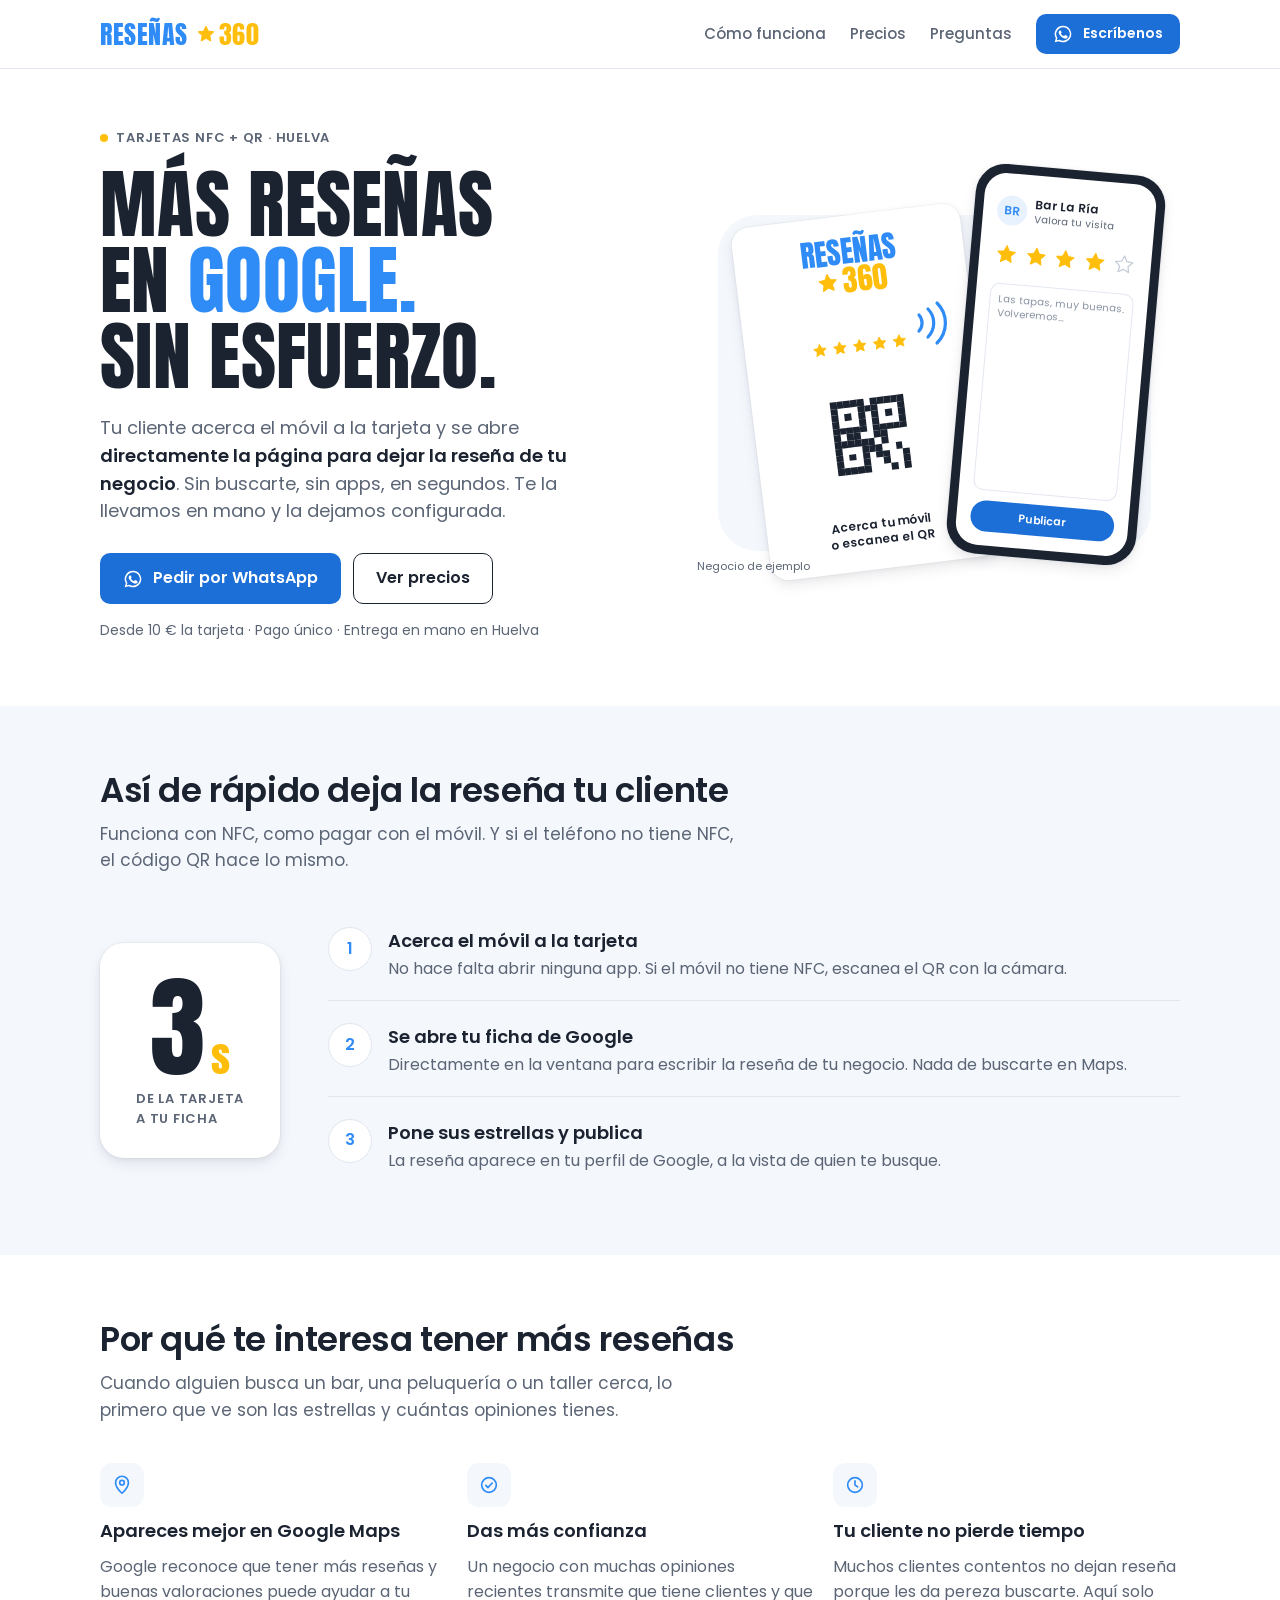
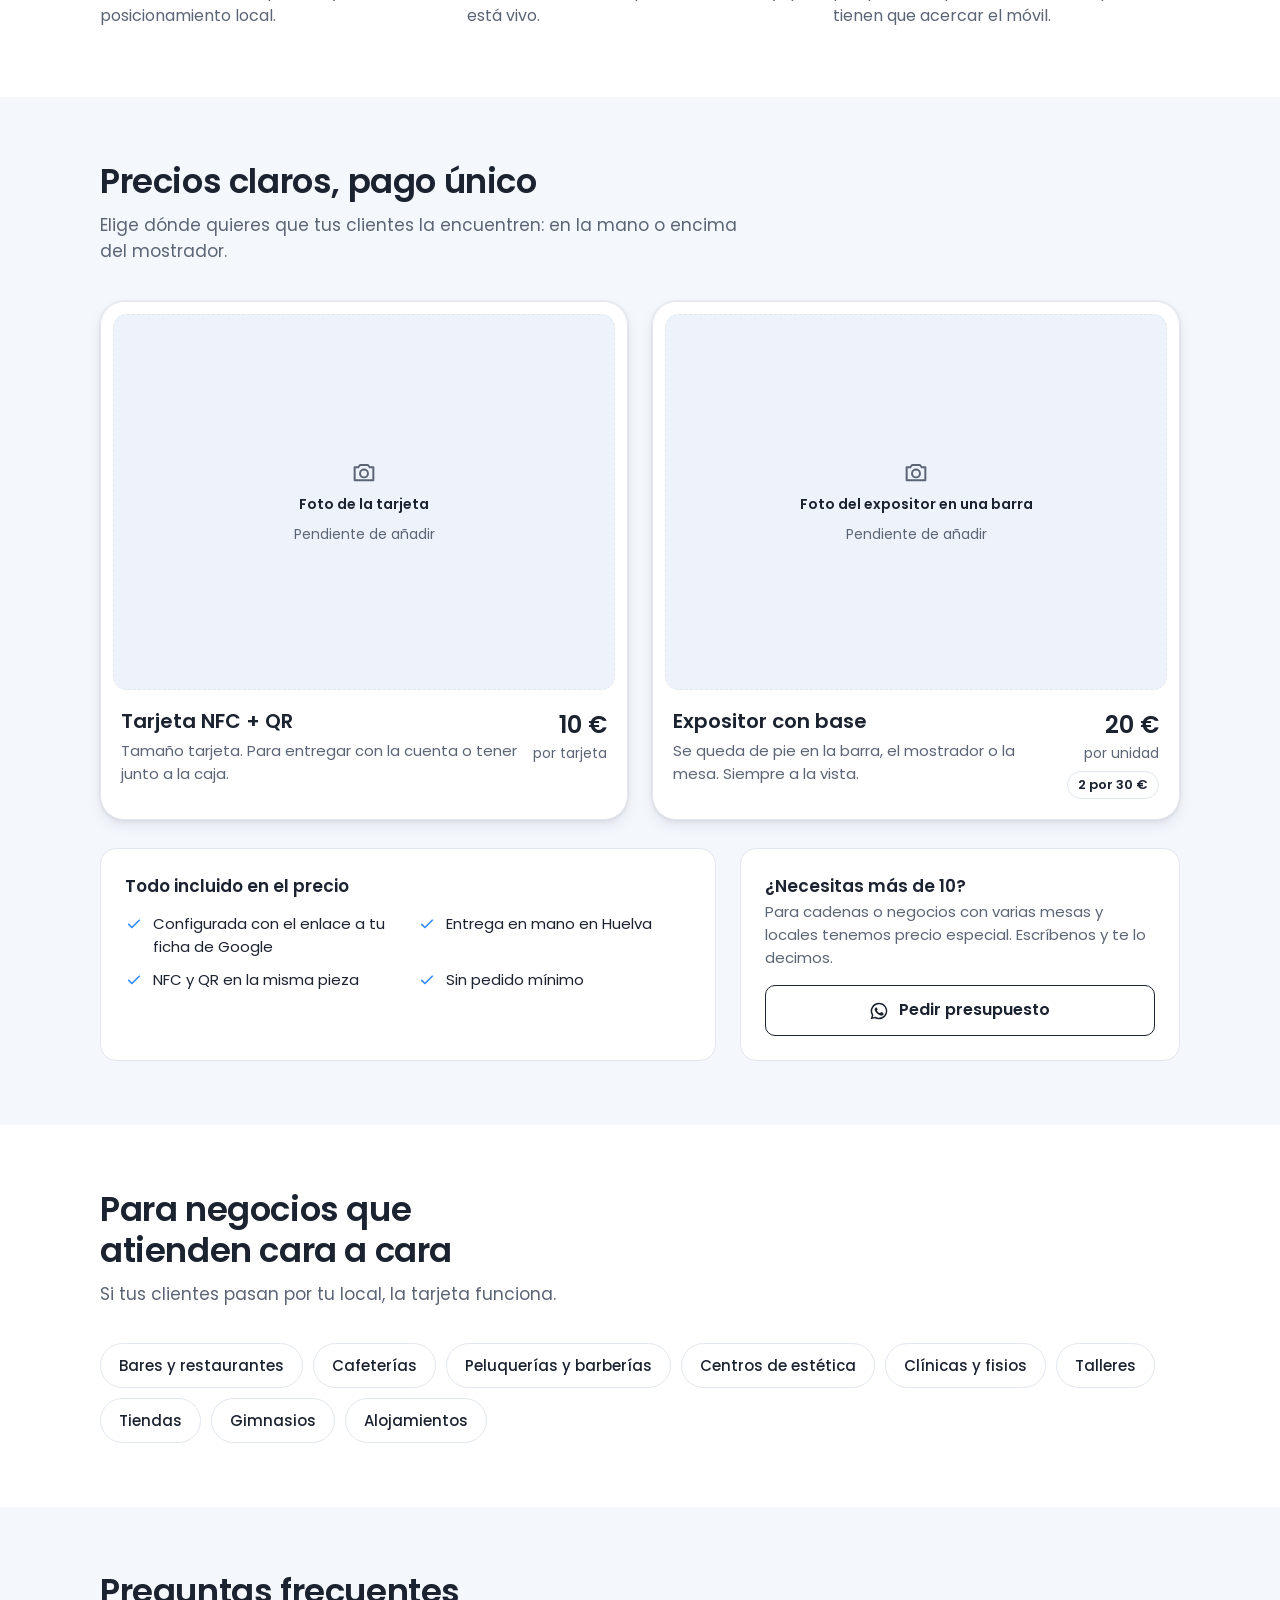
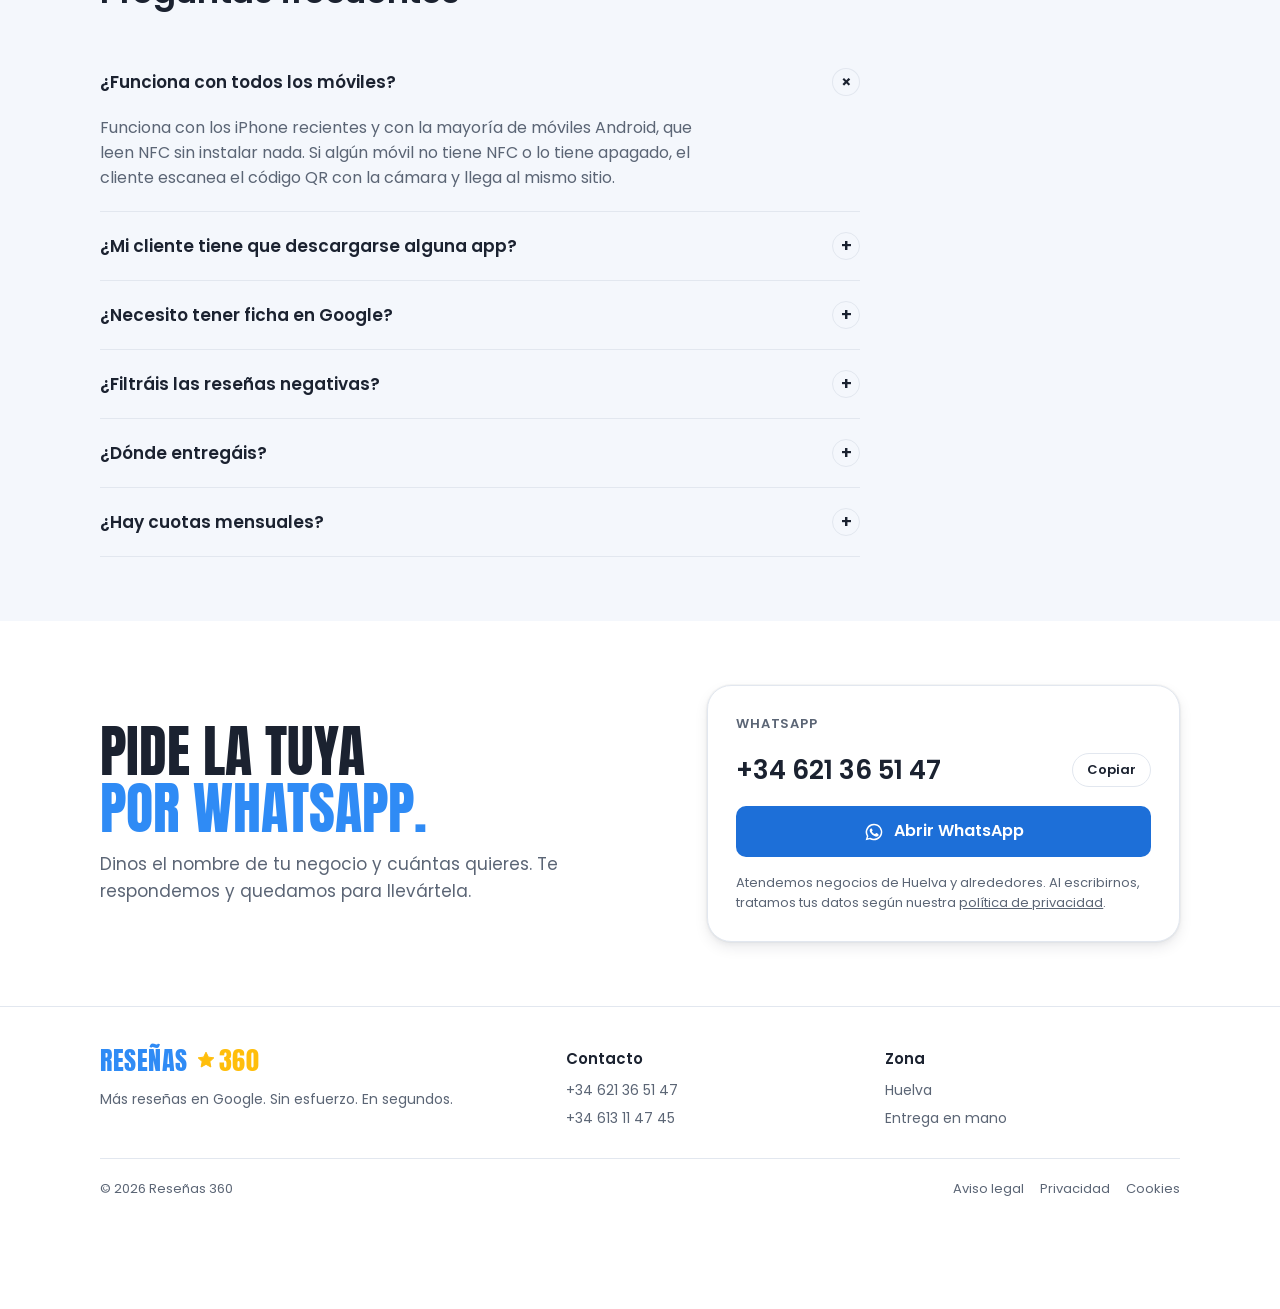
==== commit 0072c82a: "Añadir efecto BorderGlow en precios y contacto Portado de React Bits a JS y CSS sin React, con los c" ====
--- a/index.html
+++ b/index.html
@@ -148,19 +148,25 @@
         <p>Elige dónde quieres que tus clientes la encuentren: en la mano o encima del mostrador.</p>
       </div>
       <div class="products">
-        <article class="product">
+        <article class="product border-glow-card" data-edge-sensitivity="30" data-glow-color="212 90 58" data-border-radius="24" data-glow-radius="40" data-glow-intensity="1" data-cone-spread="25" data-colors="#2f8bf5,#ffbe0b,#7cc4ff">
+          <span class="edge-light"></span>
+          <div class="border-glow-inner">
           <div class="photo"><svg aria-hidden="true"><use href="#cam"/></svg><b>Foto de la tarjeta</b>Pendiente de añadir</div>
           <div class="pmeta">
             <div><h3>Tarjeta NFC + QR</h3><p>Tamaño tarjeta. Para entregar con la cuenta o tener junto a la caja.</p></div>
             <div class="price"><div class="v">10 €</div><div class="u">por tarjeta</div></div>
           </div>
-        </article>
-        <article class="product">
+        </div>
+        </article>
+        <article class="product border-glow-card" data-edge-sensitivity="30" data-glow-color="212 90 58" data-border-radius="24" data-glow-radius="40" data-glow-intensity="1" data-cone-spread="25" data-colors="#2f8bf5,#ffbe0b,#7cc4ff">
+          <span class="edge-light"></span>
+          <div class="border-glow-inner">
           <div class="photo"><svg aria-hidden="true"><use href="#cam"/></svg><b>Foto del expositor en una barra</b>Pendiente de añadir</div>
           <div class="pmeta">
             <div><h3>Expositor con base</h3><p>Se queda de pie en la barra, el mostrador o la mesa. Siempre a la vista.</p></div>
             <div class="price"><div class="v">20 €</div><div class="u">por unidad</div><span class="alt">2 por 30 €</span></div>
           </div>
+        </div>
         </article>
       </div>
       <div class="included">
@@ -239,11 +245,14 @@
         <h2>Pide la tuya<br><span class="b">por WhatsApp.</span></h2>
         <p>Dinos el nombre de tu negocio y cuántas quieres. Te respondemos y quedamos para llevártela.</p>
       </div>
-      <div class="cbox">
+      <div class="cbox border-glow-card" data-edge-sensitivity="30" data-glow-color="212 90 58" data-border-radius="24" data-glow-radius="40" data-glow-intensity="1" data-cone-spread="25" data-colors="#2f8bf5,#ffbe0b,#7cc4ff">
+        <span class="edge-light"></span>
+        <div class="border-glow-inner">
         <span class="lb">WhatsApp</span>
         <div class="num"><span id="num">+34 621 36 51 47</span><button class="copy" type="button" id="copyBtn">Copiar</button></div>
         <a class="btn btn-primary wa-link" href="https://wa.me/34621365147" target="_blank" rel="noopener"><svg aria-hidden="true"><use href="#wa"/></svg>Abrir WhatsApp</a>
         <small>Atendemos negocios de Huelva y alrededores. Al escribirnos, tratamos tus datos según nuestra <a href="privacidad.html">política de privacidad</a>.</small>
+        </div>
       </div>
     </div>
   </section>
--- a/assets/css/styles.css
+++ b/assets/css/styles.css
@@ -260,3 +260,128 @@
   .doc .data div{grid-template-columns:1fr;gap:2px}
 }
 @media (prefers-reduced-motion:reduce){html{scroll-behavior:auto}*{transition:none!important;animation:none!important}}
+
+/* ------------------------------------------------------------------
+   BorderGlow — portado de React Bits (https://reactbits.dev) a CSS + JS sin React.
+   Copyright (c) 2026 David Haz. MIT + Commons Clause License Condition v1.0.
+   Adaptado: colores de marca, tema claro/oscuro con tokens.
+   ------------------------------------------------------------------ */
+:root{--bg-glow-blend:normal;--bg-fill-blend:normal;--bg-fill-opacity:.22}
+@media (prefers-color-scheme:dark){:root:not([data-theme="light"]){--bg-glow-blend:plus-lighter;--bg-fill-blend:soft-light;--bg-fill-opacity:.5}}
+:root[data-theme="dark"]{--bg-glow-blend:plus-lighter;--bg-fill-blend:soft-light;--bg-fill-opacity:.5}
+
+.border-glow-card{
+  --edge-proximity:0;
+  --cursor-angle:45deg;
+  --edge-sensitivity:30;
+  --color-sensitivity:calc(var(--edge-sensitivity) + 20);
+  --border-radius:24px;
+  --glow-padding:40px;
+  --cone-spread:25;
+  position:relative;
+  border-radius:var(--border-radius);
+  isolation:isolate;
+  transform:translate3d(0,0,.01px);
+  display:grid;
+  border:1px solid var(--hairline);
+  background:var(--canvas);
+  overflow:visible;
+  box-shadow:var(--shadow);
+}
+.border-glow-card::before,
+.border-glow-card::after,
+.border-glow-card > .edge-light{
+  content:"";
+  position:absolute;
+  inset:0;
+  border-radius:inherit;
+  transition:opacity .25s ease-out;
+  z-index:-1;
+}
+.border-glow-card:not(:hover):not(.sweep-active)::before,
+.border-glow-card:not(:hover):not(.sweep-active)::after,
+.border-glow-card:not(:hover):not(.sweep-active) > .edge-light{
+  opacity:0;
+  transition:opacity .75s ease-in-out;
+}
+/* borde de color que sigue al cursor */
+.border-glow-card::before{
+  border:1px solid transparent;
+  background:
+    linear-gradient(var(--canvas) 0 100%) padding-box,
+    var(--gradient-one) border-box,
+    var(--gradient-two) border-box,
+    var(--gradient-three) border-box,
+    var(--gradient-four) border-box,
+    var(--gradient-five) border-box,
+    var(--gradient-six) border-box,
+    var(--gradient-seven) border-box,
+    var(--gradient-base) border-box;
+  opacity:calc((var(--edge-proximity) - var(--color-sensitivity)) / (100 - var(--color-sensitivity)));
+  -webkit-mask-image:conic-gradient(from var(--cursor-angle) at center,black calc(var(--cone-spread) * 1%),transparent calc((var(--cone-spread) + 15) * 1%),transparent calc((100 - var(--cone-spread) - 15) * 1%),black calc((100 - var(--cone-spread)) * 1%));
+          mask-image:conic-gradient(from var(--cursor-angle) at center,black calc(var(--cone-spread) * 1%),transparent calc((var(--cone-spread) + 15) * 1%),transparent calc((100 - var(--cone-spread) - 15) * 1%),black calc((100 - var(--cone-spread)) * 1%));
+}
+/* relleno de color suave cerca del borde */
+.border-glow-card::after{
+  border:1px solid transparent;
+  background:
+    var(--gradient-one) padding-box,
+    var(--gradient-two) padding-box,
+    var(--gradient-three) padding-box,
+    var(--gradient-four) padding-box,
+    var(--gradient-five) padding-box,
+    var(--gradient-six) padding-box,
+    var(--gradient-seven) padding-box,
+    var(--gradient-base) padding-box;
+  mask-image:
+    linear-gradient(to bottom,black,black),
+    radial-gradient(ellipse at 50% 50%,black 40%,transparent 65%),
+    radial-gradient(ellipse at 66% 66%,black 5%,transparent 40%),
+    radial-gradient(ellipse at 33% 33%,black 5%,transparent 40%),
+    radial-gradient(ellipse at 66% 33%,black 5%,transparent 40%),
+    radial-gradient(ellipse at 33% 66%,black 5%,transparent 40%),
+    conic-gradient(from var(--cursor-angle) at center,transparent 5%,black 15%,black 85%,transparent 95%);
+  mask-composite:subtract,add,add,add,add,add;
+  opacity:calc(var(--bg-fill-opacity) * (var(--edge-proximity) - var(--color-sensitivity)) / (100 - var(--color-sensitivity)));
+  mix-blend-mode:var(--bg-fill-blend);
+}
+/* halo exterior */
+.border-glow-card > .edge-light{
+  inset:calc(var(--glow-padding) * -1);
+  pointer-events:none;
+  z-index:1;
+  -webkit-mask-image:conic-gradient(from var(--cursor-angle) at center,black 2.5%,transparent 10%,transparent 90%,black 97.5%);
+          mask-image:conic-gradient(from var(--cursor-angle) at center,black 2.5%,transparent 10%,transparent 90%,black 97.5%);
+  opacity:calc((var(--edge-proximity) - var(--edge-sensitivity)) / (100 - var(--edge-sensitivity)));
+  mix-blend-mode:var(--bg-glow-blend);
+}
+.border-glow-card > .edge-light::before{
+  content:"";
+  position:absolute;
+  inset:var(--glow-padding);
+  border-radius:inherit;
+  box-shadow:
+    inset 0 0 0 1px var(--glow-color),
+    inset 0 0 1px 0 var(--glow-color-60),
+    inset 0 0 3px 0 var(--glow-color-50),
+    inset 0 0 6px 0 var(--glow-color-40),
+    inset 0 0 15px 0 var(--glow-color-30),
+    inset 0 0 25px 2px var(--glow-color-20),
+    inset 0 0 50px 2px var(--glow-color-10),
+    0 0 1px 0 var(--glow-color-60),
+    0 0 3px 0 var(--glow-color-50),
+    0 0 6px 0 var(--glow-color-40),
+    0 0 15px 0 var(--glow-color-30),
+    0 0 25px 2px var(--glow-color-20),
+    0 0 50px 2px var(--glow-color-10);
+}
+.border-glow-inner{display:flex;flex-direction:column;position:relative;min-width:0;z-index:1}
+
+/* Dónde se usa */
+.product.border-glow-card{gap:0}
+.product .border-glow-inner{padding:12px;gap:16px}
+.product .photo{border-radius:14px}
+.product .pmeta{padding:0 8px 8px}
+.cbox.border-glow-card{padding:0;gap:0}
+.cbox .border-glow-inner{padding:28px;gap:16px}
+@media (prefers-reduced-motion:reduce){.border-glow-card::before,.border-glow-card::after,.border-glow-card > .edge-light{transition:none}}
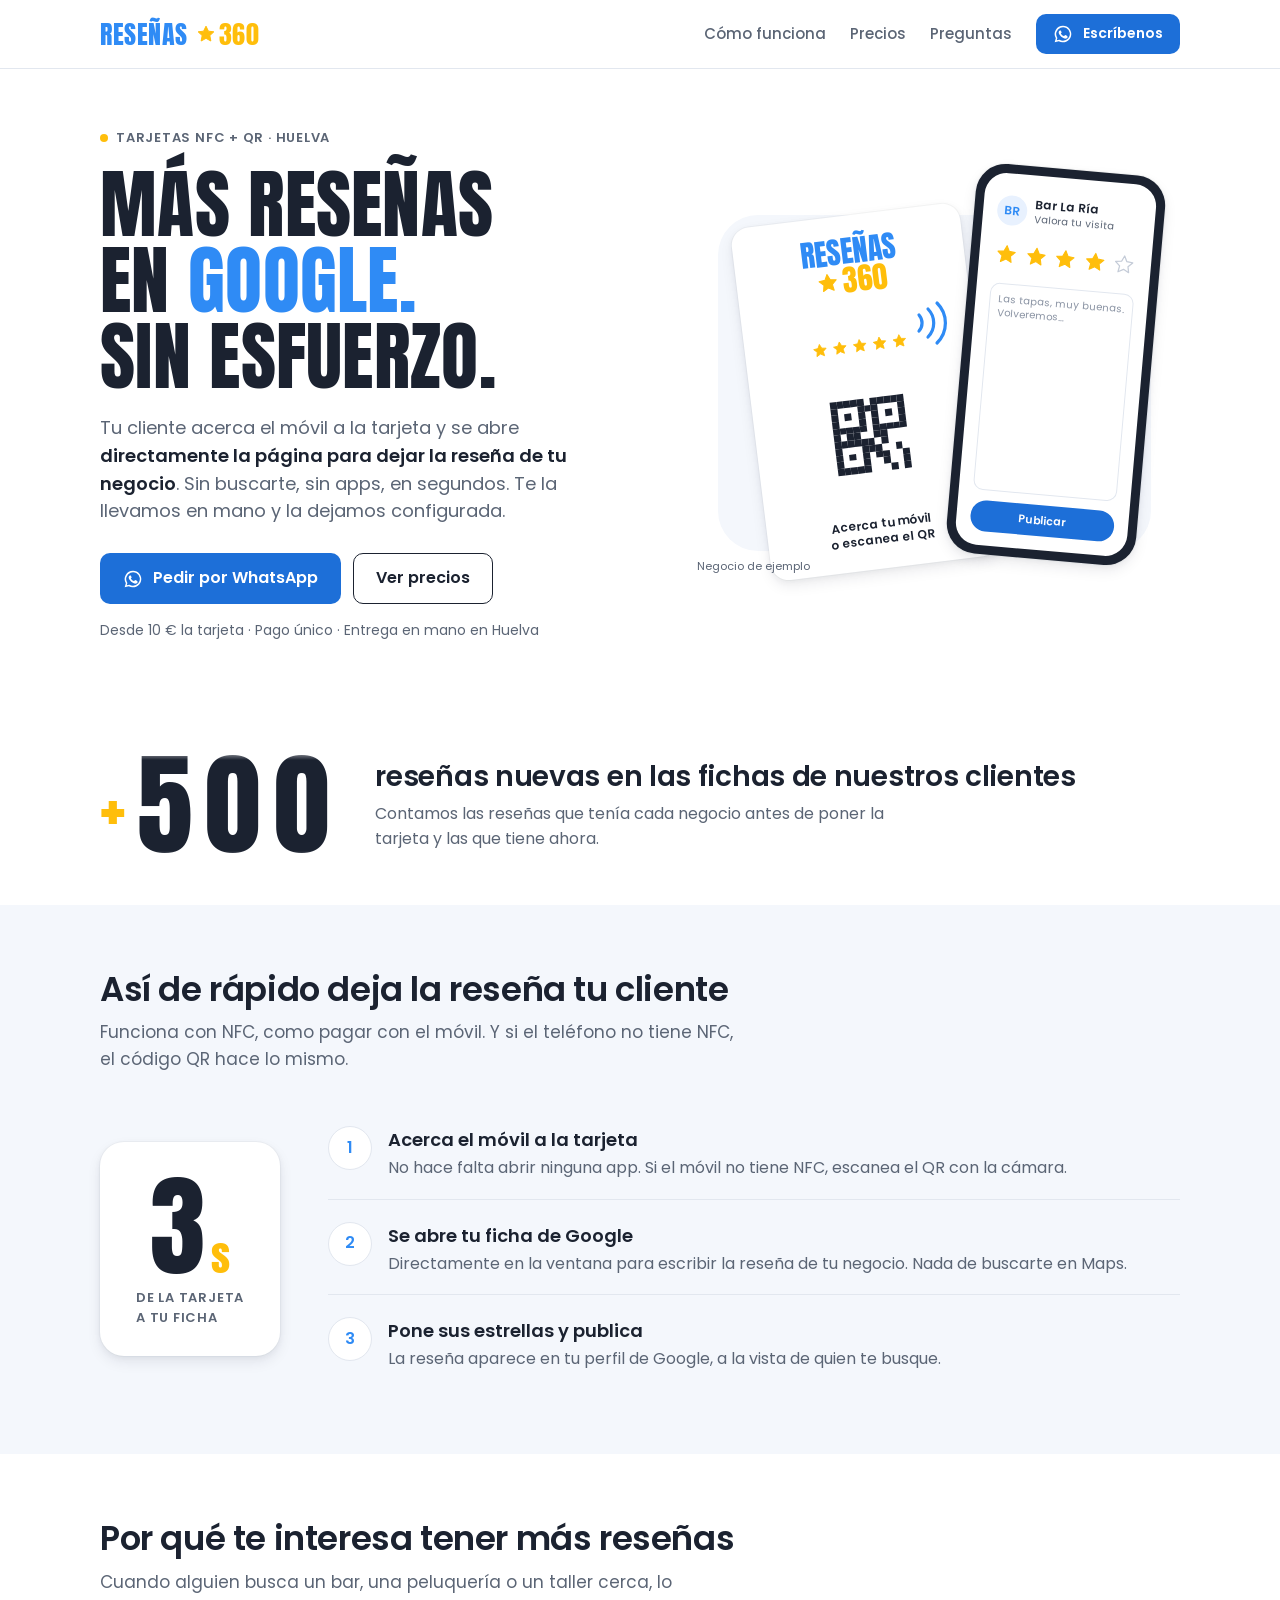
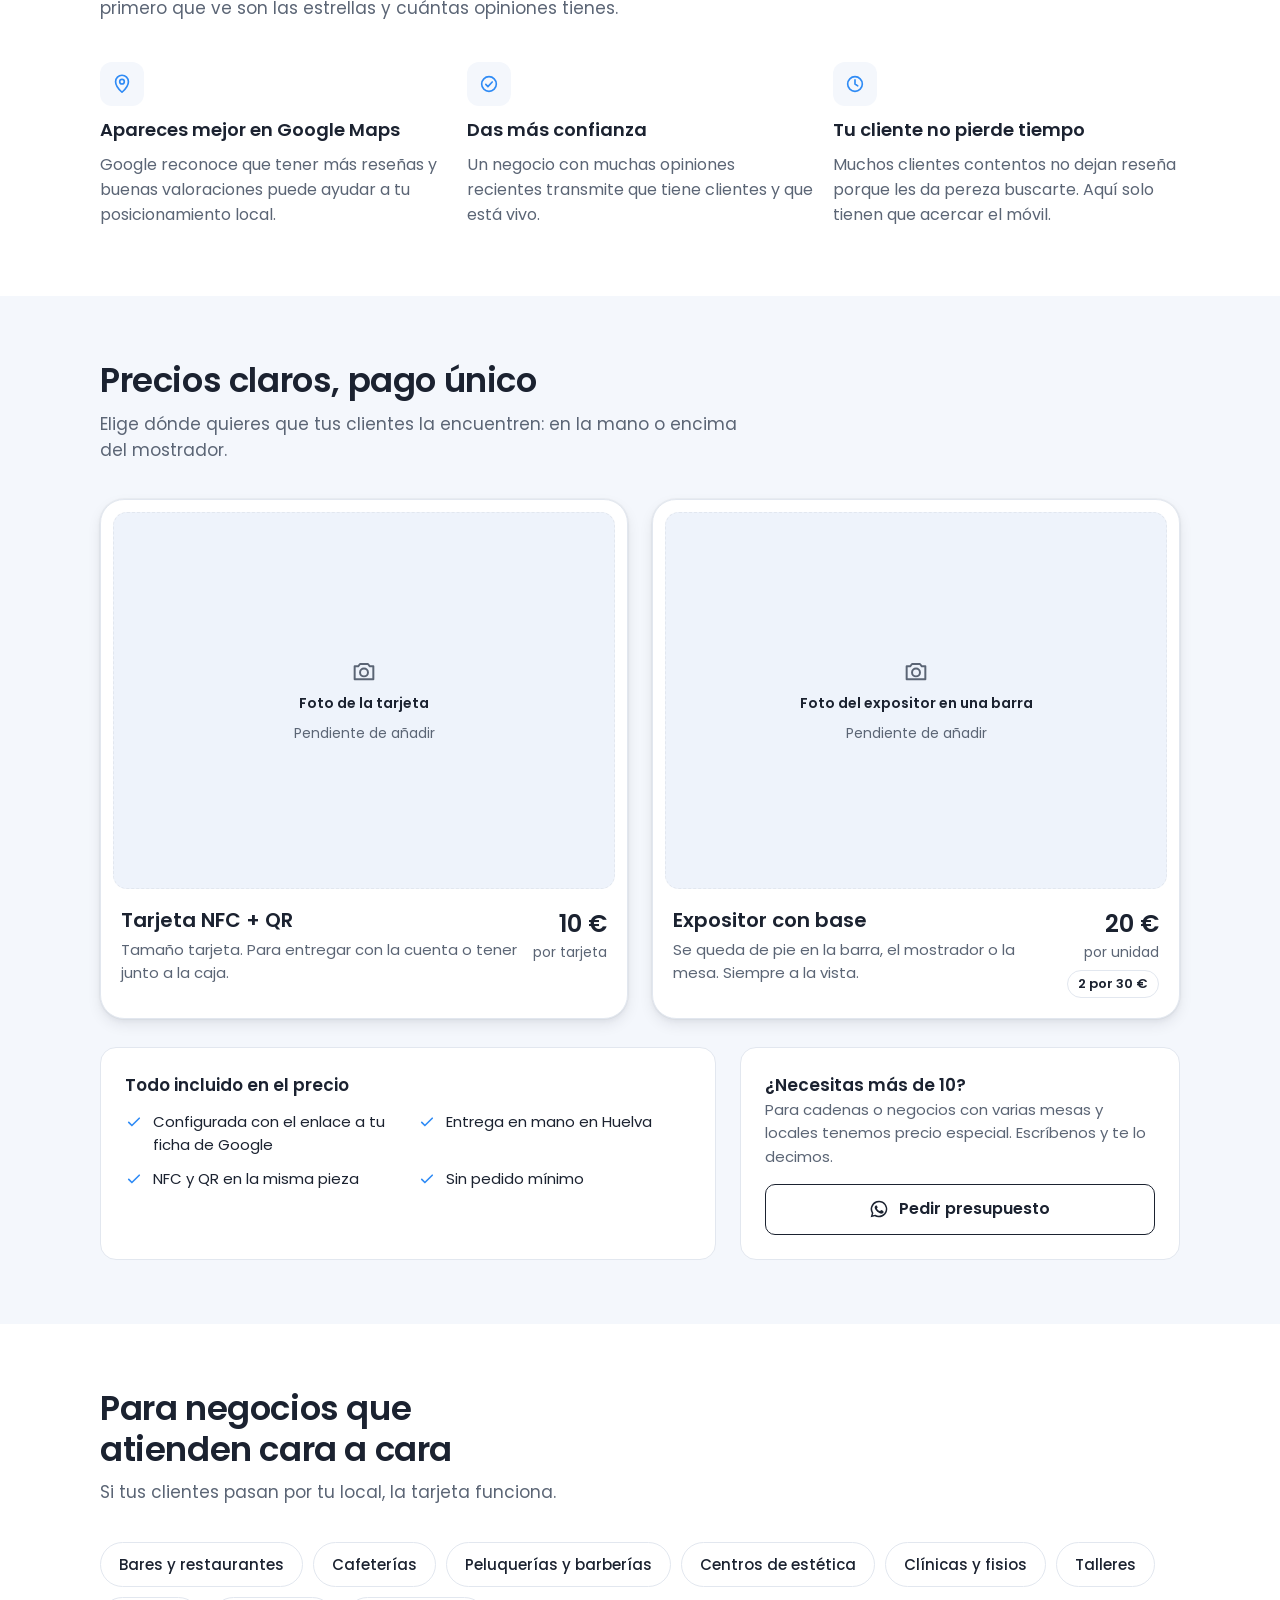
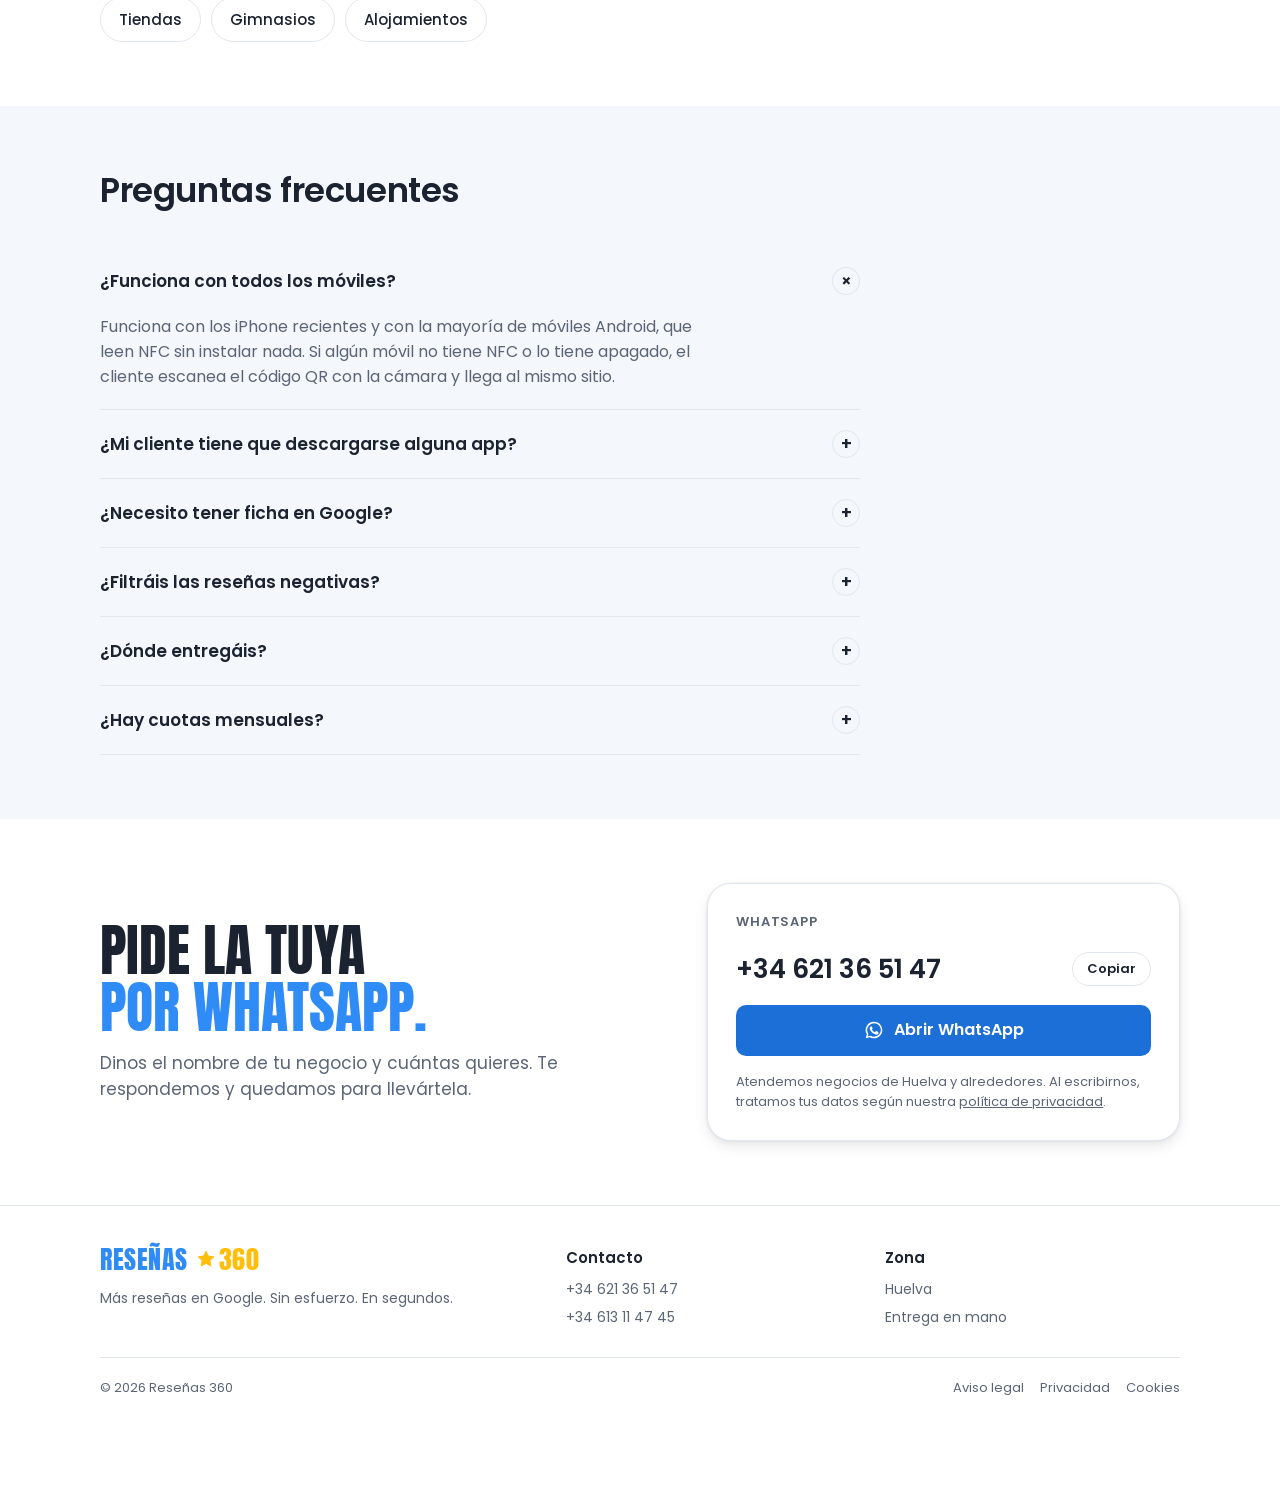
==== commit addcafcb: "Añadir contador de +500 reseñas nuevas Contador portado de React Bits a JS sin React. Las cifras rue" ====
--- a/index.html
+++ b/index.html
@@ -98,6 +98,22 @@
     </div>
   </section>
 
+  <section class="proof" aria-labelledby="proof-title">
+    <div class="wrap">
+      <div class="proof-num" aria-hidden="true">
+        <span class="plus">+</span>
+        <span class="counter-container">
+          <span class="counter-counter" data-counter="500" data-places="100,10,1">500</span>
+          <span class="gradient-container"><span class="top-gradient"></span><span class="bottom-gradient"></span></span>
+        </span>
+      </div>
+      <div>
+        <h2 id="proof-title"><span class="sr-only">Más de 500 </span>reseñas nuevas en las fichas de nuestros clientes</h2>
+        <p>Contamos las reseñas que tenía cada negocio antes de poner la tarjeta y las que tiene ahora.</p>
+      </div>
+    </div>
+  </section>
+
   <section class="band" id="como-funciona">
     <div class="wrap">
       <div class="sh">
--- a/assets/css/styles.css
+++ b/assets/css/styles.css
@@ -385,3 +385,32 @@
 .cbox.border-glow-card{padding:0;gap:0}
 .cbox .border-glow-inner{padding:28px;gap:16px}
 @media (prefers-reduced-motion:reduce){.border-glow-card::before,.border-glow-card::after,.border-glow-card > .edge-light{transition:none}}
+
+/* ------------------------------------------------------------------
+   Counter — portado de React Bits (https://reactbits.dev) a CSS + JS sin React.
+   Copyright (c) 2026 David Haz. MIT + Commons Clause License Condition v1.0.
+   Cada cifra es una columna 0-9 que rueda hasta su valor.
+   ------------------------------------------------------------------ */
+.proof{padding-block:40px}
+.proof .wrap{display:grid;grid-template-columns:auto minmax(0,1fr);gap:40px;align-items:center}
+.proof-num{display:flex;align-items:center;gap:4px;color:var(--ink)}
+.proof-num .plus{font-family:var(--f-display);font-size:clamp(48px,8vw,72px);line-height:1;color:var(--star)}
+.proof h2{font-size:clamp(22px,2.6vw,28px);font-weight:600;letter-spacing:-.3px;line-height:1.25}
+.proof p{margin-top:8px;color:var(--muted);max-width:52ch}
+
+.counter-container{position:relative;display:inline-block}
+.counter-counter{--digit-h:1.06em;display:flex;gap:.12em;overflow:hidden;line-height:1;font-family:var(--f-display);font-size:clamp(72px,12vw,112px);color:var(--ink);direction:ltr;padding-inline:.06em}
+.counter-digit{position:relative;width:1ch;height:var(--digit-h);overflow:hidden;font-variant-numeric:tabular-nums}
+.counter-col{position:absolute;inset:0 0 auto 0;display:flex;flex-direction:column;transform:translateY(calc(var(--n,0) * -10%));transition:transform 1.6s cubic-bezier(.22,1.18,.36,1)}
+.counter-col.no-anim{transition:none}
+.counter-col span{height:var(--digit-h);display:flex;align-items:center;justify-content:center}
+.gradient-container{pointer-events:none;position:absolute;inset:0}
+.gradient-container .top-gradient,.gradient-container .bottom-gradient{position:absolute;left:0;right:0;height:14px}
+.gradient-container .top-gradient{top:0;background:linear-gradient(to bottom,var(--canvas),transparent)}
+.gradient-container .bottom-gradient{bottom:0;background:linear-gradient(to top,var(--canvas),transparent)}
+
+@media (max-width:640px){
+  .proof .wrap{grid-template-columns:1fr;gap:16px}
+}
+@media (prefers-reduced-motion:reduce){.counter-col{transition:none}}
+.sr-only{position:absolute;width:1px;height:1px;padding:0;margin:-1px;overflow:hidden;clip:rect(0,0,0,0);white-space:nowrap;border:0}
